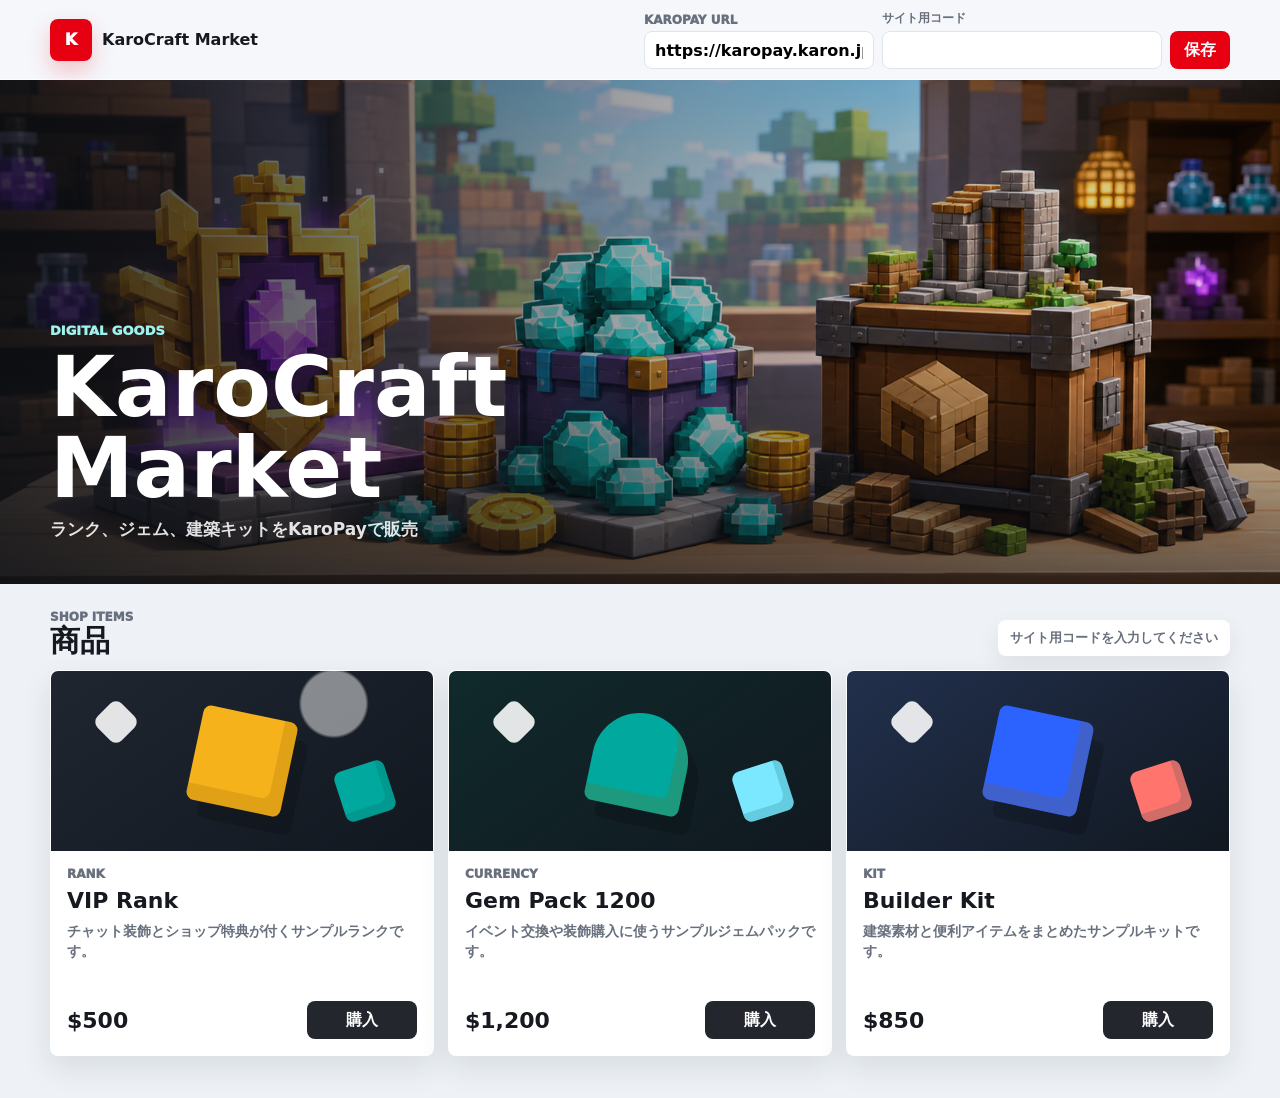
==== index.html @ b5dfba4e "Add files via upload" ====
<!doctype html>
<html lang="ja">
<head>
  <meta charset="UTF-8" />
  <meta name="viewport" content="width=device-width, initial-scale=1.0" />
  <meta name="theme-color" content="#101318" />
  <title>KaroCraft Market</title>
  <link rel="stylesheet" href="./styles.css" />
</head>
<body>
  <header class="site-header">
    <a class="brand" href="./index.html" aria-label="KaroCraft Market">
      <span>K</span>
      <strong>KaroCraft Market</strong>
    </a>
    <form class="shop-config" id="shop-config">
      <label>
        <span>KaroPay URL</span>
        <input id="api-base" name="apiBase" autocomplete="off" />
      </label>
      <label>
        <span>サイト用コード</span>
        <input id="receive-code" name="receiveCode" autocomplete="off" />
      </label>
      <button type="submit">保存</button>
    </form>
  </header>

  <main>
    <section class="hero">
      <img src="./assets/shop-hero.png" alt="ゲーム内ショップの商品ディスプレイ" />
      <div class="hero-copy">
        <p>Digital Goods</p>
        <h1>KaroCraft Market</h1>
        <span>ランク、ジェム、建築キットをKaroPayで販売</span>
      </div>
    </section>

    <section class="product-section" aria-label="商品一覧">
      <div class="section-head">
        <div>
          <p>Shop Items</p>
          <h2>商品</h2>
        </div>
        <output id="shop-status">設定を保存してください</output>
      </div>

      <div class="product-grid" id="product-grid"></div>
    </section>
  </main>

  <template id="product-card-template">
    <article class="product-card">
      <div class="product-art" aria-hidden="true">
        <span class="shape main"></span>
        <span class="shape accent"></span>
        <span class="shape spark"></span>
      </div>
      <div class="product-copy">
        <small></small>
        <h3></h3>
        <p></p>
      </div>
      <div class="product-buy">
        <strong></strong>
        <button type="button">購入</button>
      </div>
    </article>
  </template>

  <script src="./app.js" type="module"></script>
</body>
</html>
---- styles.css ----
:root {
  color-scheme: light;
  --ink: #16191f;
  --muted: #68707d;
  --paper: #ffffff;
  --soft: #f2f5f8;
  --line: #dfe4ea;
  --red: #e60012;
  --teal: #00a89d;
  --blue: #2c63ff;
  --gold: #f5b21b;
  --shadow: 0 18px 48px rgba(20, 26, 36, .16);
}

* {
  box-sizing: border-box;
}

html {
  min-height: 100%;
  background: #eef2f6;
}

body {
  min-width: 320px;
  min-height: 100vh;
  margin: 0;
  color: var(--ink);
  background: #eef2f6;
  font-family: Inter, ui-sans-serif, system-ui, -apple-system, BlinkMacSystemFont, "Segoe UI", sans-serif;
  letter-spacing: 0;
}

button,
input {
  font: inherit;
  letter-spacing: 0;
}

button {
  border: 0;
  cursor: pointer;
}

.site-header {
  position: sticky;
  top: 0;
  z-index: 10;
  display: flex;
  align-items: center;
  justify-content: space-between;
  gap: 14px;
  min-height: 72px;
  padding: 10px max(18px, calc((100vw - 1180px) / 2));
  border-bottom: 1px solid rgba(255, 255, 255, .76);
  background: rgba(246, 248, 251, .92);
  backdrop-filter: blur(16px);
}

.brand,
.plain-link,
.primary-link {
  color: inherit;
  text-decoration: none;
}

.brand {
  display: inline-flex;
  align-items: center;
  min-width: 210px;
  gap: 10px;
  font-weight: 950;
}

.brand span,
.result-icon {
  display: grid;
  place-items: center;
  width: 42px;
  height: 42px;
  border-radius: 8px;
  color: #fff;
  background: var(--red);
  box-shadow: 0 10px 22px rgba(230, 0, 18, .22);
}

.brand strong {
  overflow: hidden;
  text-overflow: ellipsis;
  white-space: nowrap;
}

.shop-config {
  display: grid;
  grid-template-columns: minmax(170px, 230px) minmax(190px, 280px) auto;
  align-items: end;
  gap: 8px;
  min-width: 0;
}

.shop-config label {
  display: grid;
  gap: 4px;
  min-width: 0;
}

.shop-config span,
.section-head p,
.product-copy small,
.result-panel p {
  margin: 0;
  color: var(--muted);
  font-size: 12px;
  font-weight: 950;
  text-transform: uppercase;
}

.shop-config input {
  width: 100%;
  height: 38px;
  min-width: 0;
  padding: 0 10px;
  border: 1px solid var(--line);
  border-radius: 8px;
  outline: 0;
  background: #fff;
  font-weight: 800;
}

.shop-config input:focus {
  border-color: var(--red);
  box-shadow: 0 0 0 3px rgba(230, 0, 18, .12);
}

.shop-config button,
.product-buy button,
.primary-link {
  display: inline-flex;
  align-items: center;
  justify-content: center;
  min-height: 38px;
  padding: 0 14px;
  border-radius: 8px;
  color: #fff;
  background: var(--red);
  font-weight: 950;
}

main {
  display: grid;
  gap: 26px;
}

.hero {
  position: relative;
  display: grid;
  min-height: min(56vh, 520px);
  overflow: hidden;
  align-items: end;
  padding: 42px max(18px, calc((100vw - 1180px) / 2));
  color: #fff;
  background: #111821;
}

.hero img {
  position: absolute;
  inset: 0;
  width: 100%;
  height: 100%;
  object-fit: cover;
}

.hero::after {
  position: absolute;
  inset: 0;
  content: "";
  background:
    linear-gradient(90deg, rgba(12, 16, 22, .82) 0%, rgba(12, 16, 22, .36) 52%, rgba(12, 16, 22, .08) 100%),
    linear-gradient(0deg, rgba(12, 16, 22, .6) 0%, transparent 42%);
}

.hero-copy {
  position: relative;
  z-index: 1;
  display: grid;
  width: min(620px, 100%);
  gap: 9px;
}

.hero-copy p {
  margin: 0;
  color: #9ff3ee;
  font-size: 13px;
  font-weight: 950;
  text-transform: uppercase;
}

.hero-copy h1 {
  margin: 0;
  font-size: clamp(42px, 8vw, 84px);
  line-height: .96;
}

.hero-copy span {
  width: min(480px, 100%);
  color: rgba(255, 255, 255, .88);
  font-size: 17px;
  font-weight: 850;
  line-height: 1.45;
}

.product-section {
  display: grid;
  width: min(1180px, calc(100vw - 36px));
  gap: 14px;
  margin: 0 auto 42px;
}

.section-head {
  display: flex;
  align-items: end;
  justify-content: space-between;
  gap: 12px;
}

.section-head h2 {
  margin: 2px 0 0;
  font-size: 30px;
  line-height: 1;
}

#shop-status {
  min-height: 34px;
  max-width: min(520px, 56vw);
  overflow: hidden;
  padding: 9px 12px;
  border-radius: 8px;
  color: var(--muted);
  background: #fff;
  box-shadow: 0 8px 22px rgba(20, 26, 36, .08);
  font-size: 13px;
  font-weight: 900;
  text-overflow: ellipsis;
  white-space: nowrap;
}

#shop-status.ready {
  color: #007a72;
  background: #e8fbf8;
}

#shop-status.error {
  color: var(--red);
  background: #fff0f1;
}

.product-grid {
  display: grid;
  grid-template-columns: repeat(3, minmax(0, 1fr));
  gap: 14px;
}

.product-card {
  display: grid;
  min-width: 0;
  grid-template-rows: 180px minmax(138px, auto) auto;
  overflow: hidden;
  border: 1px solid rgba(255, 255, 255, .82);
  border-radius: 8px;
  background: #fff;
  box-shadow: 0 12px 30px rgba(20, 26, 36, .1);
}

.product-art {
  position: relative;
  display: grid;
  place-items: center;
  overflow: hidden;
  background:
    radial-gradient(circle at 74% 18%, rgba(255, 255, 255, .48) 0 10%, transparent 11%),
    linear-gradient(145deg, #202630 0%, #111820 100%);
}

.product-card.gems .product-art {
  background: linear-gradient(145deg, #102a2b 0%, #111820 100%);
}

.product-card.builder .product-art {
  background: linear-gradient(145deg, #22304d 0%, #111820 100%);
}

.shape {
  position: absolute;
  display: block;
  border-radius: 8px;
}

.shape.main {
  width: 96px;
  height: 96px;
  background: var(--gold);
  box-shadow: 14px 16px 0 rgba(0, 0, 0, .18), inset -14px -16px 0 rgba(146, 93, 0, .2);
  transform: rotate(12deg);
}

.shape.accent {
  right: 42px;
  bottom: 34px;
  width: 52px;
  height: 52px;
  background: var(--teal);
  box-shadow: inset -8px -10px 0 rgba(0, 80, 78, .18);
  transform: rotate(-18deg);
}

.shape.spark {
  left: 48px;
  top: 34px;
  width: 34px;
  height: 34px;
  background: #fff;
  opacity: .88;
  transform: rotate(45deg);
}

.product-card.gems .shape.main {
  background: var(--teal);
  border-radius: 50% 50% 8px 8px;
}

.product-card.gems .shape.accent {
  background: #7be8ff;
}

.product-card.builder .shape.main {
  background: var(--blue);
}

.product-card.builder .shape.accent {
  background: #ff746d;
}

.product-copy {
  display: grid;
  align-content: start;
  gap: 8px;
  min-width: 0;
  padding: 16px;
}

.product-copy h3 {
  margin: 0;
  overflow-wrap: anywhere;
  font-size: 22px;
  line-height: 1.08;
}

.product-copy p {
  margin: 0;
  color: var(--muted);
  font-size: 14px;
  font-weight: 760;
  line-height: 1.45;
}

.product-buy {
  display: flex;
  align-items: center;
  justify-content: space-between;
  gap: 12px;
  min-height: 66px;
  padding: 12px 16px 16px;
}

.product-buy strong {
  font-size: 22px;
}

.product-buy button {
  min-width: 110px;
  background: #24262d;
}

.product-buy button:disabled {
  cursor: progress;
  opacity: .62;
}

.plain-link {
  min-height: 38px;
  padding: 9px 12px;
  border-radius: 8px;
  background: #fff;
  font-weight: 950;
}

.result-page {
  background:
    radial-gradient(circle at 50% 0%, rgba(0, 168, 157, .16), transparent 34%),
    #eef2f6;
}

.result-shell {
  min-height: calc(100vh - 72px);
  place-items: center;
  padding: 24px;
}

.result-panel {
  display: grid;
  justify-items: center;
  width: min(480px, 100%);
  gap: 10px;
  padding: 28px;
  border: 1px solid rgba(255, 255, 255, .82);
  border-radius: 8px;
  background: #fff;
  box-shadow: var(--shadow);
}

.result-panel h1 {
  margin: 0;
  text-align: center;
  font-size: 32px;
}

.result-panel > span {
  color: var(--muted);
  text-align: center;
  font-weight: 800;
}

.result-panel.paid .result-icon {
  background: var(--teal);
  box-shadow: 0 10px 22px rgba(0, 168, 157, .22);
}

.result-panel.failed .result-icon {
  background: #8f9298;
  box-shadow: none;
}

#result-details {
  display: grid;
  width: 100%;
  gap: 8px;
  margin: 8px 0;
}

#result-details div {
  display: flex;
  justify-content: space-between;
  gap: 12px;
  min-width: 0;
  padding: 10px 12px;
  border-radius: 8px;
  background: var(--soft);
}

#result-details dt,
#result-details dd {
  margin: 0;
  min-width: 0;
  font-weight: 900;
}

#result-details dt {
  color: var(--muted);
}

#result-details dd {
  overflow: hidden;
  text-overflow: ellipsis;
  white-space: nowrap;
}

@media (max-width: 900px) {
  .site-header {
    position: static;
    display: grid;
    align-items: stretch;
  }

  .shop-config {
    grid-template-columns: 1fr;
  }

  .product-grid {
    grid-template-columns: 1fr;
  }

  .section-head {
    align-items: stretch;
    flex-direction: column;
  }

  #shop-status {
    max-width: 100%;
  }

  .hero {
    min-height: 430px;
    padding-top: 72px;
  }
}

@media (max-width: 520px) {
  .brand {
    min-width: 0;
  }

  .hero {
    min-height: 390px;
  }

  .hero-copy h1 {
    font-size: 42px;
  }

  .product-card {
    grid-template-rows: 160px minmax(142px, auto) auto;
  }
}
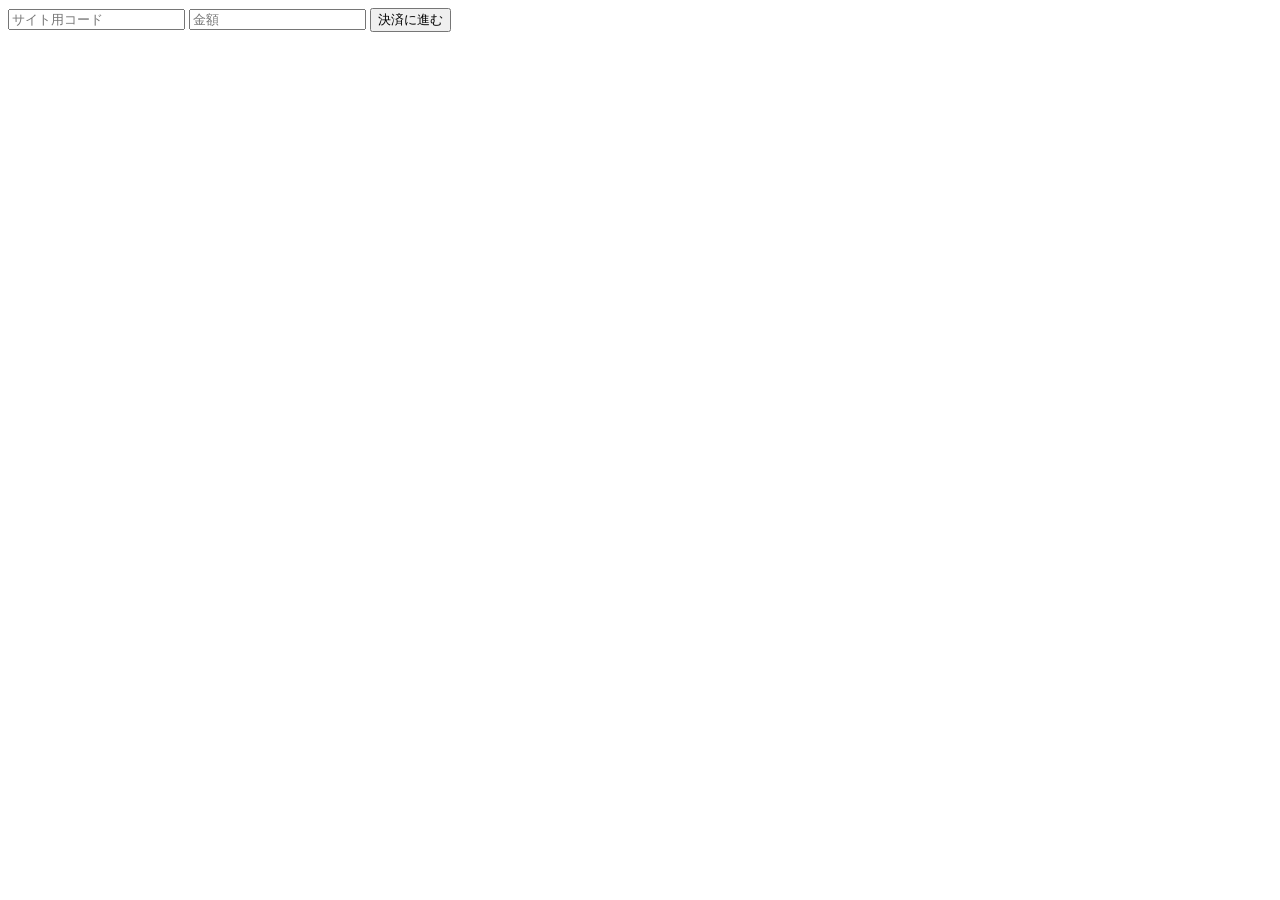
==== commit 78c85c86: "index.html の更新" ====
--- a/index.html
+++ b/index.html
@@ -1,73 +1,15 @@
-<!doctype html>
+<!DOCTYPE html>
 <html lang="ja">
 <head>
-  <meta charset="UTF-8" />
-  <meta name="viewport" content="width=device-width, initial-scale=1.0" />
-  <meta name="theme-color" content="#101318" />
-  <title>KaroCraft Market</title>
-  <link rel="stylesheet" href="./styles.css" />
+  <meta charset="UTF-8">
+  <title>寄付サイト</title>
 </head>
 <body>
-  <header class="site-header">
-    <a class="brand" href="./index.html" aria-label="KaroCraft Market">
-      <span>K</span>
-      <strong>KaroCraft Market</strong>
-    </a>
-    <form class="shop-config" id="shop-config">
-      <label>
-        <span>KaroPay URL</span>
-        <input id="api-base" name="apiBase" autocomplete="off" />
-      </label>
-      <label>
-        <span>サイト用コード</span>
-        <input id="receive-code" name="receiveCode" autocomplete="off" />
-      </label>
-      <button type="submit">保存</button>
-    </form>
-  </header>
+  <input type="text" id="receive-code" placeholder="サイト用コード">
+  <input type="number" id="amount" placeholder="金額">
+  <button id="pay-btn">決済に進む</button>
+  <p id="status"></p>
 
-  <main>
-    <section class="hero">
-      <img src="./assets/shop-hero.png" alt="ゲーム内ショップの商品ディスプレイ" />
-      <div class="hero-copy">
-        <p>Digital Goods</p>
-        <h1>KaroCraft Market</h1>
-        <span>ランク、ジェム、建築キットをKaroPayで販売</span>
-      </div>
-    </section>
-
-    <section class="product-section" aria-label="商品一覧">
-      <div class="section-head">
-        <div>
-          <p>Shop Items</p>
-          <h2>商品</h2>
-        </div>
-        <output id="shop-status">設定を保存してください</output>
-      </div>
-
-      <div class="product-grid" id="product-grid"></div>
-    </section>
-  </main>
-
-  <template id="product-card-template">
-    <article class="product-card">
-      <div class="product-art" aria-hidden="true">
-        <span class="shape main"></span>
-        <span class="shape accent"></span>
-        <span class="shape spark"></span>
-      </div>
-      <div class="product-copy">
-        <small></small>
-        <h3></h3>
-        <p></p>
-      </div>
-      <div class="product-buy">
-        <strong></strong>
-        <button type="button">購入</button>
-      </div>
-    </article>
-  </template>
-
-  <script src="./app.js" type="module"></script>
+  <script src="app.js"></script>
 </body>
 </html>
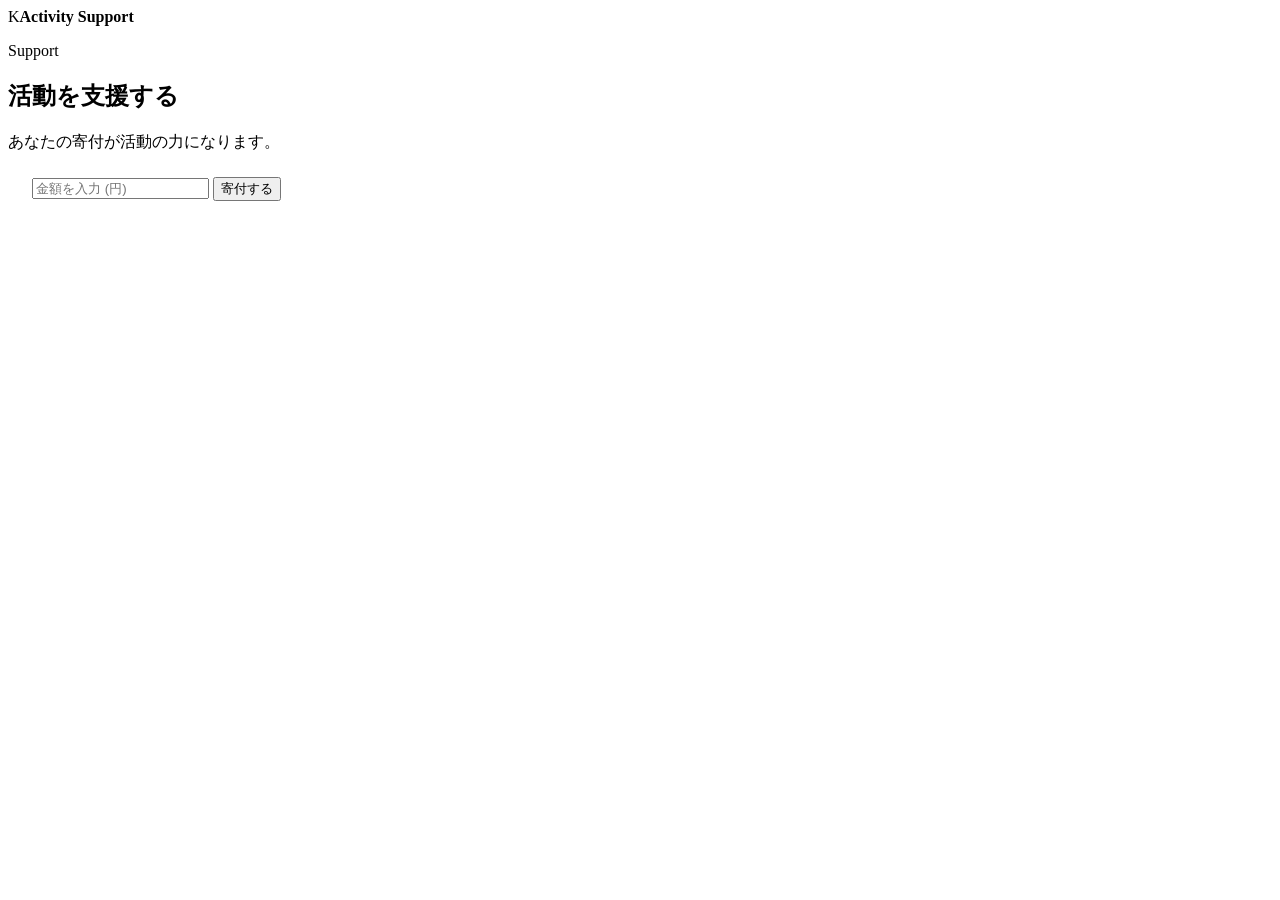
==== commit cc7aa311: "index.html の更新" ====
--- a/index.html
+++ b/index.html
@@ -2,13 +2,32 @@
 <html lang="ja">
 <head>
   <meta charset="UTF-8">
-  <title>寄付サイト</title>
+  <meta name="viewport" content="width=device-width, initial-scale=1.0">
+  <title>活動サポート - Karon</title>
+  <link rel="stylesheet" href="style.css">
 </head>
 <body>
-  <input type="text" id="receive-code" placeholder="サイト用コード">
-  <input type="number" id="amount" placeholder="金額">
-  <button id="pay-btn">決済に進む</button>
-  <p id="status"></p>
+  <header class="site-header">
+    <div class="brand"><span>K</span><strong>Activity Support</strong></div>
+  </header>
+
+  <main>
+    <section class="hero">
+      <div class="hero-copy">
+        <p>Support</p>
+        <h1>活動を支援する</h1>
+        <span>あなたの寄付が活動の力になります。</span>
+      </div>
+    </section>
+
+    <section class="product-section">
+      <div class="card" style="padding: 24px; background: white; border-radius: 8px;">
+        <input type="number" id="amount" placeholder="金額を入力 (円)" style="margin-bottom: 15px;">
+        <button id="pay-btn" class="primary-link">寄付する</button>
+        <p id="status" style="margin-top: 15px;"></p>
+      </div>
+    </section>
+  </main>
 
   <script src="app.js"></script>
 </body>
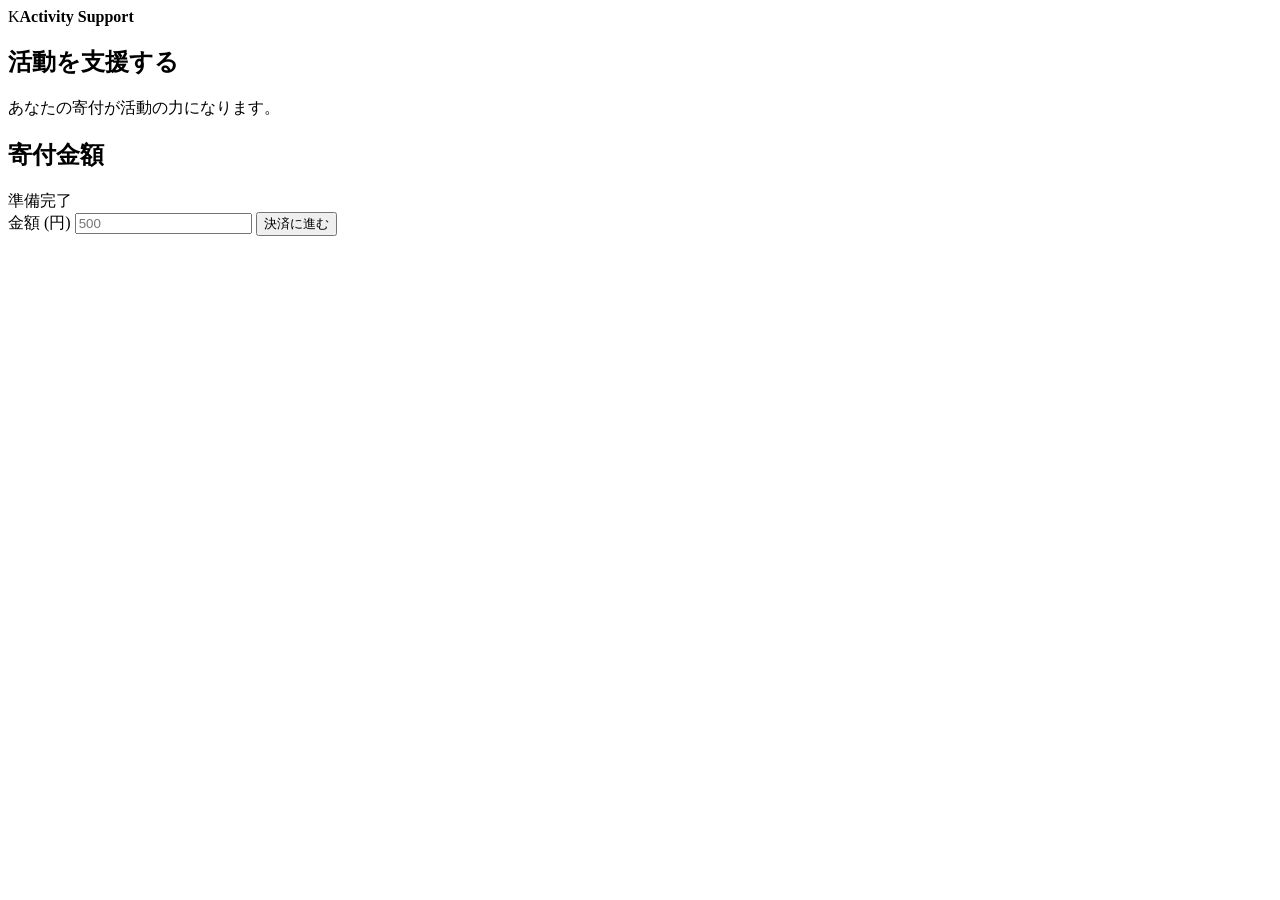
==== commit ac6f9764: "index.html の更新" ====
--- a/index.html
+++ b/index.html
@@ -3,32 +3,34 @@
 <head>
   <meta charset="UTF-8">
   <meta name="viewport" content="width=device-width, initial-scale=1.0">
-  <title>活動サポート - Karon</title>
+  <title>活動サポート</title>
   <link rel="stylesheet" href="style.css">
 </head>
 <body>
   <header class="site-header">
     <div class="brand"><span>K</span><strong>Activity Support</strong></div>
   </header>
-
   <main>
     <section class="hero">
       <div class="hero-copy">
-        <p>Support</p>
         <h1>活動を支援する</h1>
         <span>あなたの寄付が活動の力になります。</span>
       </div>
     </section>
-
     <section class="product-section">
-      <div class="card" style="padding: 24px; background: white; border-radius: 8px;">
-        <input type="number" id="amount" placeholder="金額を入力 (円)" style="margin-bottom: 15px;">
-        <button id="pay-btn" class="primary-link">寄付する</button>
-        <p id="status" style="margin-top: 15px;"></p>
+      <div class="section-head">
+        <h2>寄付金額</h2>
+        <div id="shop-status">準備完了</div>
+      </div>
+      <div class="shop-config">
+        <label>
+          <span>金額 (円)</span>
+          <input type="number" id="amount" placeholder="500">
+        </label>
+        <button id="pay-btn">決済に進む</button>
       </div>
     </section>
   </main>
-
-  <script src="app.js"></script>
+  <script src="App.js"></script>
 </body>
 </html>
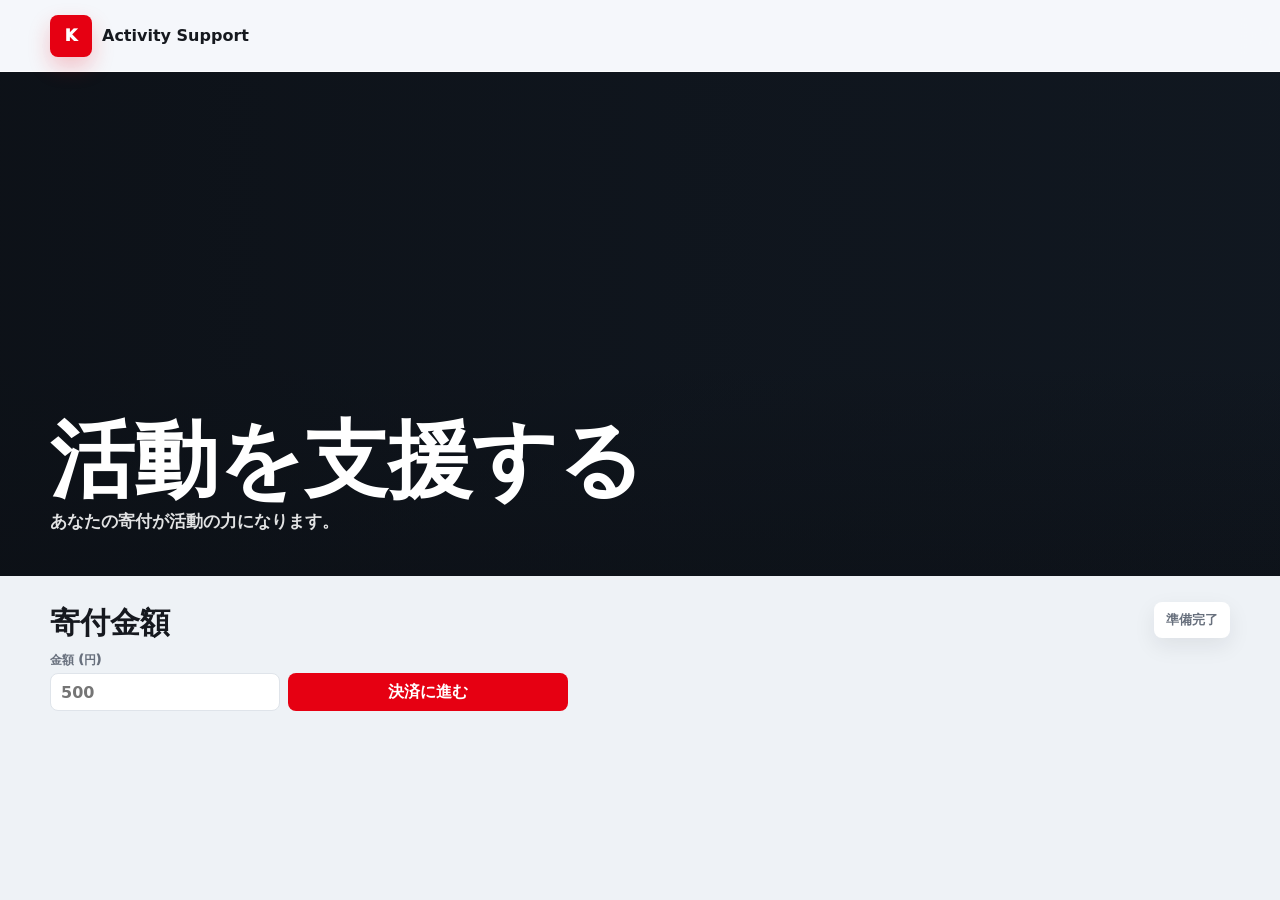
==== commit 616354ab: "index.html の更新" ====
--- a/index.html
+++ b/index.html
@@ -4,7 +4,7 @@
   <meta charset="UTF-8">
   <meta name="viewport" content="width=device-width, initial-scale=1.0">
   <title>活動サポート</title>
-  <link rel="stylesheet" href="style.css">
+  <link rel="stylesheet" href="styles.css">
 </head>
 <body>
   <header class="site-header">
@@ -31,6 +31,6 @@
       </div>
     </section>
   </main>
-  <script src="App.js"></script>
+  <script src="app.js"></script>
 </body>
 </html>
--- a/styles.css
+++ b/styles.css
@@ -0,0 +1,523 @@
+:root {
+  color-scheme: light;
+  --ink: #16191f;
+  --muted: #68707d;
+  --paper: #ffffff;
+  --soft: #f2f5f8;
+  --line: #dfe4ea;
+  --red: #e60012;
+  --teal: #00a89d;
+  --blue: #2c63ff;
+  --gold: #f5b21b;
+  --shadow: 0 18px 48px rgba(20, 26, 36, .16);
+}
+
+* {
+  box-sizing: border-box;
+}
+
+html {
+  min-height: 100%;
+  background: #eef2f6;
+}
+
+body {
+  min-width: 320px;
+  min-height: 100vh;
+  margin: 0;
+  color: var(--ink);
+  background: #eef2f6;
+  font-family: Inter, ui-sans-serif, system-ui, -apple-system, BlinkMacSystemFont, "Segoe UI", sans-serif;
+  letter-spacing: 0;
+}
+
+button,
+input {
+  font: inherit;
+  letter-spacing: 0;
+}
+
+button {
+  border: 0;
+  cursor: pointer;
+}
+
+.site-header {
+  position: sticky;
+  top: 0;
+  z-index: 10;
+  display: flex;
+  align-items: center;
+  justify-content: space-between;
+  gap: 14px;
+  min-height: 72px;
+  padding: 10px max(18px, calc((100vw - 1180px) / 2));
+  border-bottom: 1px solid rgba(255, 255, 255, .76);
+  background: rgba(246, 248, 251, .92);
+  backdrop-filter: blur(16px);
+}
+
+.brand,
+.plain-link,
+.primary-link {
+  color: inherit;
+  text-decoration: none;
+}
+
+.brand {
+  display: inline-flex;
+  align-items: center;
+  min-width: 210px;
+  gap: 10px;
+  font-weight: 950;
+}
+
+.brand span,
+.result-icon {
+  display: grid;
+  place-items: center;
+  width: 42px;
+  height: 42px;
+  border-radius: 8px;
+  color: #fff;
+  background: var(--red);
+  box-shadow: 0 10px 22px rgba(230, 0, 18, .22);
+}
+
+.brand strong {
+  overflow: hidden;
+  text-overflow: ellipsis;
+  white-space: nowrap;
+}
+
+.shop-config {
+  display: grid;
+  grid-template-columns: minmax(170px, 230px) minmax(190px, 280px) auto;
+  align-items: end;
+  gap: 8px;
+  min-width: 0;
+}
+
+.shop-config label {
+  display: grid;
+  gap: 4px;
+  min-width: 0;
+}
+
+.shop-config span,
+.section-head p,
+.product-copy small,
+.result-panel p {
+  margin: 0;
+  color: var(--muted);
+  font-size: 12px;
+  font-weight: 950;
+  text-transform: uppercase;
+}
+
+.shop-config input {
+  width: 100%;
+  height: 38px;
+  min-width: 0;
+  padding: 0 10px;
+  border: 1px solid var(--line);
+  border-radius: 8px;
+  outline: 0;
+  background: #fff;
+  font-weight: 800;
+}
+
+.shop-config input:focus {
+  border-color: var(--red);
+  box-shadow: 0 0 0 3px rgba(230, 0, 18, .12);
+}
+
+.shop-config button,
+.product-buy button,
+.primary-link {
+  display: inline-flex;
+  align-items: center;
+  justify-content: center;
+  min-height: 38px;
+  padding: 0 14px;
+  border-radius: 8px;
+  color: #fff;
+  background: var(--red);
+  font-weight: 950;
+}
+
+main {
+  display: grid;
+  gap: 26px;
+}
+
+.hero {
+  position: relative;
+  display: grid;
+  min-height: min(56vh, 520px);
+  overflow: hidden;
+  align-items: end;
+  padding: 42px max(18px, calc((100vw - 1180px) / 2));
+  color: #fff;
+  background: #111821;
+}
+
+.hero img {
+  position: absolute;
+  inset: 0;
+  width: 100%;
+  height: 100%;
+  object-fit: cover;
+}
+
+.hero::after {
+  position: absolute;
+  inset: 0;
+  content: "";
+  background:
+    linear-gradient(90deg, rgba(12, 16, 22, .82) 0%, rgba(12, 16, 22, .36) 52%, rgba(12, 16, 22, .08) 100%),
+    linear-gradient(0deg, rgba(12, 16, 22, .6) 0%, transparent 42%);
+}
+
+.hero-copy {
+  position: relative;
+  z-index: 1;
+  display: grid;
+  width: min(620px, 100%);
+  gap: 9px;
+}
+
+.hero-copy p {
+  margin: 0;
+  color: #9ff3ee;
+  font-size: 13px;
+  font-weight: 950;
+  text-transform: uppercase;
+}
+
+.hero-copy h1 {
+  margin: 0;
+  font-size: clamp(42px, 8vw, 84px);
+  line-height: .96;
+}
+
+.hero-copy span {
+  width: min(480px, 100%);
+  color: rgba(255, 255, 255, .88);
+  font-size: 17px;
+  font-weight: 850;
+  line-height: 1.45;
+}
+
+.product-section {
+  display: grid;
+  width: min(1180px, calc(100vw - 36px));
+  gap: 14px;
+  margin: 0 auto 42px;
+}
+
+.section-head {
+  display: flex;
+  align-items: end;
+  justify-content: space-between;
+  gap: 12px;
+}
+
+.section-head h2 {
+  margin: 2px 0 0;
+  font-size: 30px;
+  line-height: 1;
+}
+
+#shop-status {
+  min-height: 34px;
+  max-width: min(520px, 56vw);
+  overflow: hidden;
+  padding: 9px 12px;
+  border-radius: 8px;
+  color: var(--muted);
+  background: #fff;
+  box-shadow: 0 8px 22px rgba(20, 26, 36, .08);
+  font-size: 13px;
+  font-weight: 900;
+  text-overflow: ellipsis;
+  white-space: nowrap;
+}
+
+#shop-status.ready {
+  color: #007a72;
+  background: #e8fbf8;
+}
+
+#shop-status.error {
+  color: var(--red);
+  background: #fff0f1;
+}
+
+.product-grid {
+  display: grid;
+  grid-template-columns: repeat(3, minmax(0, 1fr));
+  gap: 14px;
+}
+
+.product-card {
+  display: grid;
+  min-width: 0;
+  grid-template-rows: 180px minmax(138px, auto) auto;
+  overflow: hidden;
+  border: 1px solid rgba(255, 255, 255, .82);
+  border-radius: 8px;
+  background: #fff;
+  box-shadow: 0 12px 30px rgba(20, 26, 36, .1);
+}
+
+.product-art {
+  position: relative;
+  display: grid;
+  place-items: center;
+  overflow: hidden;
+  background:
+    radial-gradient(circle at 74% 18%, rgba(255, 255, 255, .48) 0 10%, transparent 11%),
+    linear-gradient(145deg, #202630 0%, #111820 100%);
+}
+
+.product-card.gems .product-art {
+  background: linear-gradient(145deg, #102a2b 0%, #111820 100%);
+}
+
+.product-card.builder .product-art {
+  background: linear-gradient(145deg, #22304d 0%, #111820 100%);
+}
+
+.shape {
+  position: absolute;
+  display: block;
+  border-radius: 8px;
+}
+
+.shape.main {
+  width: 96px;
+  height: 96px;
+  background: var(--gold);
+  box-shadow: 14px 16px 0 rgba(0, 0, 0, .18), inset -14px -16px 0 rgba(146, 93, 0, .2);
+  transform: rotate(12deg);
+}
+
+.shape.accent {
+  right: 42px;
+  bottom: 34px;
+  width: 52px;
+  height: 52px;
+  background: var(--teal);
+  box-shadow: inset -8px -10px 0 rgba(0, 80, 78, .18);
+  transform: rotate(-18deg);
+}
+
+.shape.spark {
+  left: 48px;
+  top: 34px;
+  width: 34px;
+  height: 34px;
+  background: #fff;
+  opacity: .88;
+  transform: rotate(45deg);
+}
+
+.product-card.gems .shape.main {
+  background: var(--teal);
+  border-radius: 50% 50% 8px 8px;
+}
+
+.product-card.gems .shape.accent {
+  background: #7be8ff;
+}
+
+.product-card.builder .shape.main {
+  background: var(--blue);
+}
+
+.product-card.builder .shape.accent {
+  background: #ff746d;
+}
+
+.product-copy {
+  display: grid;
+  align-content: start;
+  gap: 8px;
+  min-width: 0;
+  padding: 16px;
+}
+
+.product-copy h3 {
+  margin: 0;
+  overflow-wrap: anywhere;
+  font-size: 22px;
+  line-height: 1.08;
+}
+
+.product-copy p {
+  margin: 0;
+  color: var(--muted);
+  font-size: 14px;
+  font-weight: 760;
+  line-height: 1.45;
+}
+
+.product-buy {
+  display: flex;
+  align-items: center;
+  justify-content: space-between;
+  gap: 12px;
+  min-height: 66px;
+  padding: 12px 16px 16px;
+}
+
+.product-buy strong {
+  font-size: 22px;
+}
+
+.product-buy button {
+  min-width: 110px;
+  background: #24262d;
+}
+
+.product-buy button:disabled {
+  cursor: progress;
+  opacity: .62;
+}
+
+.plain-link {
+  min-height: 38px;
+  padding: 9px 12px;
+  border-radius: 8px;
+  background: #fff;
+  font-weight: 950;
+}
+
+.result-page {
+  background:
+    radial-gradient(circle at 50% 0%, rgba(0, 168, 157, .16), transparent 34%),
+    #eef2f6;
+}
+
+.result-shell {
+  min-height: calc(100vh - 72px);
+  place-items: center;
+  padding: 24px;
+}
+
+.result-panel {
+  display: grid;
+  justify-items: center;
+  width: min(480px, 100%);
+  gap: 10px;
+  padding: 28px;
+  border: 1px solid rgba(255, 255, 255, .82);
+  border-radius: 8px;
+  background: #fff;
+  box-shadow: var(--shadow);
+}
+
+.result-panel h1 {
+  margin: 0;
+  text-align: center;
+  font-size: 32px;
+}
+
+.result-panel > span {
+  color: var(--muted);
+  text-align: center;
+  font-weight: 800;
+}
+
+.result-panel.paid .result-icon {
+  background: var(--teal);
+  box-shadow: 0 10px 22px rgba(0, 168, 157, .22);
+}
+
+.result-panel.failed .result-icon {
+  background: #8f9298;
+  box-shadow: none;
+}
+
+#result-details {
+  display: grid;
+  width: 100%;
+  gap: 8px;
+  margin: 8px 0;
+}
+
+#result-details div {
+  display: flex;
+  justify-content: space-between;
+  gap: 12px;
+  min-width: 0;
+  padding: 10px 12px;
+  border-radius: 8px;
+  background: var(--soft);
+}
+
+#result-details dt,
+#result-details dd {
+  margin: 0;
+  min-width: 0;
+  font-weight: 900;
+}
+
+#result-details dt {
+  color: var(--muted);
+}
+
+#result-details dd {
+  overflow: hidden;
+  text-overflow: ellipsis;
+  white-space: nowrap;
+}
+
+@media (max-width: 900px) {
+  .site-header {
+    position: static;
+    display: grid;
+    align-items: stretch;
+  }
+
+  .shop-config {
+    grid-template-columns: 1fr;
+  }
+
+  .product-grid {
+    grid-template-columns: 1fr;
+  }
+
+  .section-head {
+    align-items: stretch;
+    flex-direction: column;
+  }
+
+  #shop-status {
+    max-width: 100%;
+  }
+
+  .hero {
+    min-height: 430px;
+    padding-top: 72px;
+  }
+}
+
+@media (max-width: 520px) {
+  .brand {
+    min-width: 0;
+  }
+
+  .hero {
+    min-height: 390px;
+  }
+
+  .hero-copy h1 {
+    font-size: 42px;
+  }
+
+  .product-card {
+    grid-template-rows: 160px minmax(142px, auto) auto;
+  }
+}
